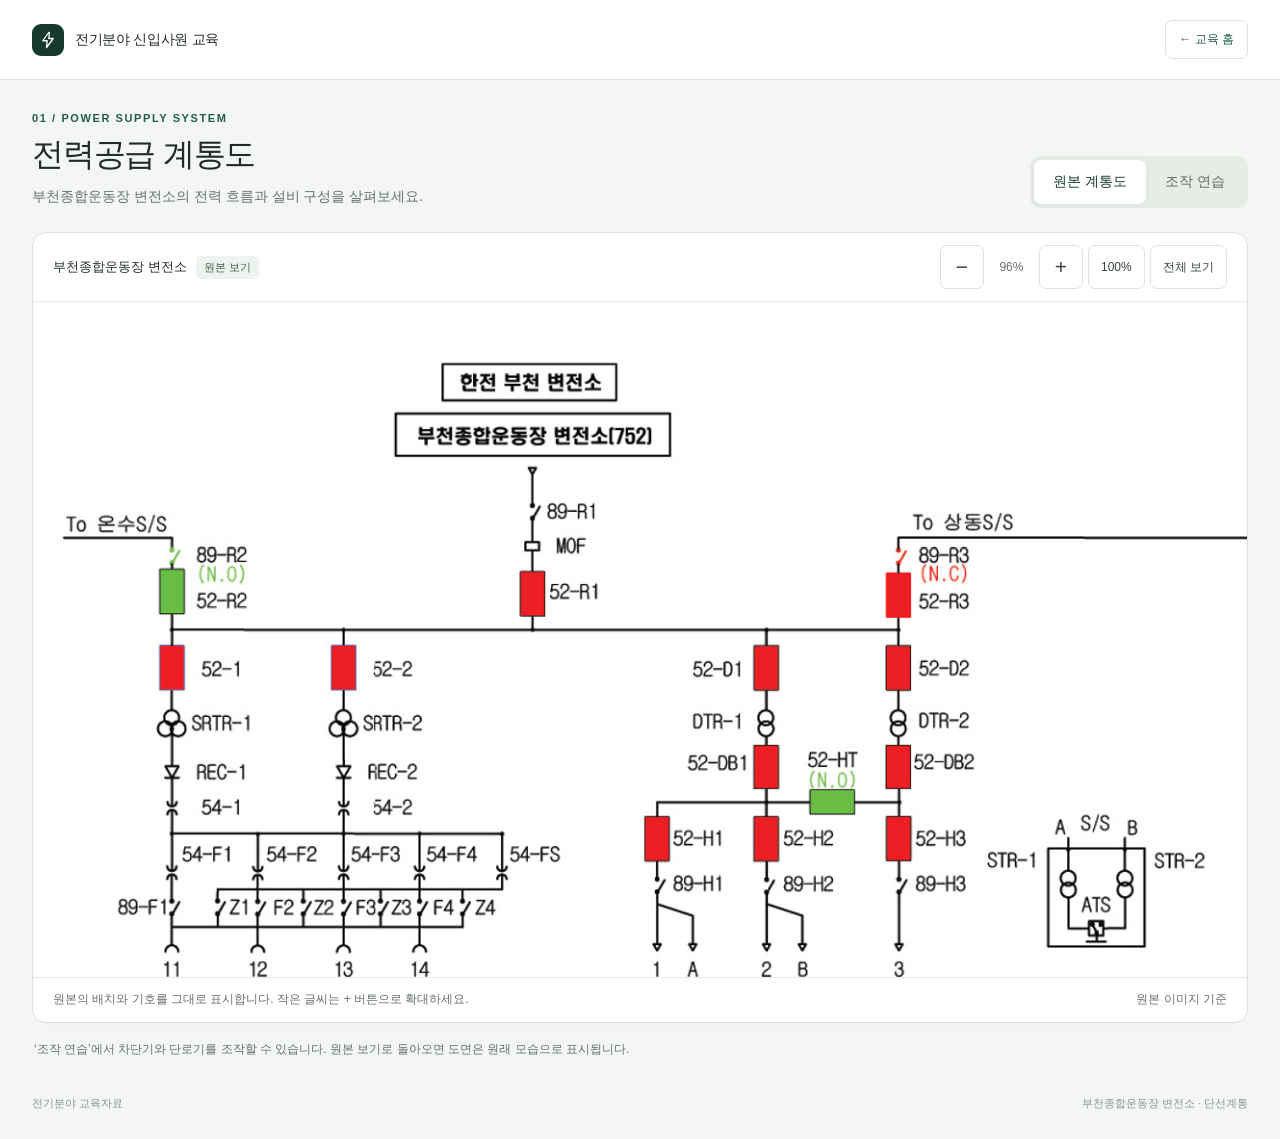
==== power.html @ 202eb526 "52-R2 소스 기반 시퀀스와 R1 연동 추가" ====
<!DOCTYPE html>
<html lang="ko">
<head>
<meta charset="utf-8">
<meta name="viewport" content="width=device-width,initial-scale=1">
<meta name="theme-color" content="#16392f">
<title>부천종합운동장 변전소 | 전기분야 신입사원 교육</title>
<style>
:root{font-family:"Pretendard","Apple SD Gothic Neo","Malgun Gothic",Arial,sans-serif;color:#202b29;background:#f4f6f4;font-synthesis:none;--green:#215d48;--border:#dce2dd;--muted:#66716a}
*{box-sizing:border-box}body{margin:0}button,select{font:inherit}button,select{min-height:44px}button{cursor:pointer}button:disabled{opacity:.4;cursor:default}button:focus-visible,select:focus-visible,summary:focus-visible{outline:3px solid #2574ba;outline-offset:3px}[hidden]{display:none!important}
.site-header{background:#fff;border-bottom:1px solid var(--border)}.header-inner{max-width:1440px;margin:auto;padding:20px 32px;display:flex;align-items:center;justify-content:space-between;gap:16px}.brand{display:flex;align-items:center;gap:11px;font-size:14px;font-weight:700;letter-spacing:-.3px}.brand-icon{width:32px;height:32px;display:grid;place-items:center;background:#16392f;color:white;border-radius:9px}.brand-icon svg{width:18px;height:18px}.header-caption{font-size:12px;color:var(--muted)}.home-link{color:var(--green);text-decoration:none;border:1px solid var(--border);border-radius:7px;padding:10px 13px;font-size:12px;white-space:nowrap}.home-link:hover{background:#f0f5f0}.home-link:focus-visible{outline:3px solid #2574ba;outline-offset:3px}
main{max-width:1440px;margin:auto;padding:32px}.intro{display:flex;align-items:flex-end;justify-content:space-between;gap:24px;margin-bottom:24px}.eyebrow{font-size:11px;font-weight:700;color:var(--green);letter-spacing:1.6px;margin:0 0 10px}h1{font-size:clamp(23px,3vw,32px);line-height:1.3;letter-spacing:-1.2px;margin:0 0 9px}.subtitle{margin:0;color:var(--muted);font-size:14px;line-height:1.7}.mode-switch{display:flex;padding:4px;background:#e7ece7;border-radius:10px;flex-shrink:0}.mode-switch button{border:0;background:transparent;color:#5d6b62;border-radius:7px;padding:10px 19px;font-size:14px;font-weight:600;white-space:nowrap}.mode-switch button[aria-pressed="true"]{background:white;color:#183d2c;box-shadow:0 1px 5px #20372513}
.drawing-card{background:#fff;border:1px solid var(--border);border-radius:14px;overflow:hidden;box-shadow:0 3px 16px #223b2504}.drawing-toolbar{display:flex;justify-content:space-between;align-items:center;gap:12px;padding:12px 20px;border-bottom:1px solid #e7ebe7;flex-wrap:wrap}.drawing-label{display:flex;align-items:center;gap:9px;flex-wrap:wrap;font-size:13px;font-weight:600}.badge{padding:4px 8px;border-radius:5px;background:#edf3ee;color:#42634f;font-size:11px;font-weight:600}.zoom-tools{display:flex;align-items:center;gap:5px}.icon-btn,.quiet-btn{border:1px solid var(--border);border-radius:7px;background:white;color:#34463b;padding:7px 12px;font-size:12px}.icon-btn{width:44px;padding:0;font-size:21px}.quiet-btn:hover,.icon-btn:hover{background:#f0f5f0}#zoom-value{font-size:12px;color:var(--muted);min-width:45px;text-align:center;font-variant-numeric:tabular-nums}
.viewer{overflow:auto;max-height:75vh;background:#fff;overscroll-behavior:contain;scrollbar-color:#b4c2b8 #f3f5f3}.diagram-wrap{margin:0 auto;flex-shrink:0}#diagram{display:block;width:100%;height:auto;touch-action:pan-x pan-y pinch-zoom}.hotspot{cursor:pointer;outline:none}.hotspot .target{fill:transparent;stroke:transparent;stroke-width:2}.hotspot:hover .target,.hotspot:focus-visible .target{fill:#216eaf18;stroke:#2176ad;stroke-dasharray:4 3}.hotspot[aria-current="true"] .target{stroke:#2176ad;stroke-dasharray:4 3}
.drawing-footer{display:flex;justify-content:space-between;gap:12px;padding:12px 20px;border-top:1px solid #e7ebe7;font-size:12px;color:var(--muted);line-height:1.6}.drawing-footer p{margin:0}.legend{display:flex;gap:14px;align-items:center;flex-wrap:wrap}.legend span{display:inline-flex;align-items:center;gap:5px}.swatch{width:10px;height:10px;border:1px solid #333;display:inline-block}.closed{background:#ed2226}.opened{background:#67b53f}.line{display:inline-block;width:18px;height:0;border-top:3px solid}.live{border-color:#e92828}.dead{border-color:#2baf57}
.practice-heading{display:flex;justify-content:space-between;align-items:center;gap:14px;margin:24px 0 12px}.practice-heading h2{font-size:17px;margin:0;letter-spacing:-.5px}.practice-actions{display:flex;align-items:center;gap:12px}#count{font-size:12px;color:var(--muted)}.panels{display:grid;grid-template-columns:minmax(0,1.15fr) minmax(0,1fr) minmax(0,.9fr);gap:14px}.panel{background:#fff;border:1px solid var(--border);border-radius:12px;padding:20px;min-width:0}.panel h3{font-size:13px;margin:0 0 16px}.field-label{display:block;font-size:12px;color:var(--muted);margin:0 0 7px}select{width:100%;border:1px solid #cdd7ce;border-radius:7px;background:#fff;padding:8px 30px 8px 10px;font-size:13px;color:#283e30}#selection{font-size:13px;line-height:1.7;color:var(--muted);min-height:60px;margin-top:12px}#selection strong{display:block;font-size:14px;color:#243c2c}.selection-state{display:flex;align-items:center;gap:8px;justify-content:space-between;margin-top:4px}.state{font-size:12px;border-radius:5px;padding:4px 9px;background:#edf4e9;color:#416d32;font-weight:600}.state.on{background:#ffefed;color:#ac342e}.primary-btn{background:#215d48;border:1px solid #215d48;color:#fff;width:100%;border-radius:7px;padding:9px 14px;margin-top:10px;font-size:13px}.primary-btn:hover{background:#184c39}.primary-btn:disabled{background:#829c8d;border-color:#829c8d}.supply-row{display:flex;align-items:center;justify-content:space-between;gap:10px;padding:9px 0;border-bottom:1px solid #edf0ec;font-size:13px}.supply-row:last-child{border:0}.supply-status{display:inline-flex;align-items:center;gap:6px;color:#6c776f;font-size:12px}.supply-status:before{content:"";width:6px;height:6px;border-radius:50%;background:#a0aaa2}.supply-status.on{color:#b2342d}.supply-status.on:before{background:#dc3329}.empty{font-size:12px;color:#7e897f;line-height:1.8}#history{list-style:none;margin:0;padding:0;font-size:12px;max-height:320px;overflow:auto}#history li{display:flex;align-items:baseline;gap:10px;padding:8px 0;border-bottom:1px solid #edf0ec}#history time{color:#7c887f;font-size:10px;font-variant-numeric:tabular-nums}#history span{line-height:1.6}#history strong{font-weight:600}.note{margin:18px 0 0;color:var(--muted);font-size:12px;line-height:1.8}.note summary{cursor:pointer;width:fit-content;padding:6px 0}.note p{max-width:900px;margin:5px 0 0}.reference-note{margin:16px 2px 0;font-size:12px;color:var(--muted);line-height:1.8}.sr-only{position:absolute;width:1px;height:1px;padding:0;margin:-1px;overflow:hidden;clip:rect(0,0,0,0);white-space:nowrap;border:0}footer{max-width:1440px;margin:0 auto;padding:4px 32px 28px;color:#8a948d;font-size:11px;display:flex;justify-content:space-between;gap:12px}
@media(min-width:1800px){.viewer{max-height:none}}@media(max-width:1000px){.intro{align-items:flex-start;flex-direction:column;gap:18px}.panels{grid-template-columns:1fr 1fr}.panel:last-child{grid-column:1/-1}.header-caption{display:none}}@media(max-width:600px){.header-inner{padding:14px 16px}.brand{font-size:12px}main{padding:24px 12px}.intro{margin-bottom:18px}.eyebrow{font-size:10px}h1{font-size:24px}.subtitle{font-size:13px}.mode-switch{width:100%}.mode-switch button{flex:1;padding:10px}.drawing-card{border-radius:10px}.drawing-toolbar{padding:10px;gap:8px}.drawing-label{font-size:12px}.zoom-tools{width:100%;justify-content:flex-end}.drawing-footer{padding:12px;flex-direction:column;gap:7px}.practice-heading{align-items:flex-start;flex-direction:column;gap:10px}.practice-actions{justify-content:space-between;width:100%}.panels{grid-template-columns:1fr}.panel:last-child{grid-column:auto}.panel{padding:17px}.viewer{max-height:65vh}footer{padding:0 14px 22px;flex-wrap:wrap}.reference-note{font-size:11px}}
@media(prefers-reduced-motion:no-preference){button{transition:background .15s,color .15s}}
</style>
<link rel="stylesheet" href="./ac-training.css?v=22451dcfa136">
</head>
<body>
<header class="site-header"><div class="header-inner"><div class="brand"><span class="brand-icon" aria-hidden="true"><svg viewBox="0 0 24 24" fill="none"><path d="M13 2 5 13h6l-1 9 9-12h-6l1-8Z" stroke="currentColor" stroke-width="1.7" stroke-linejoin="round"/></svg></span>전기분야 신입사원 교육</div><a class="home-link" href="./index.html">← 교육 홈</a></div></header>
<main>
<section class="intro" aria-labelledby="page-title"><div><p class="eyebrow">01 / POWER SUPPLY SYSTEM</p><h1 id="page-title">전력공급 계통도</h1><p class="subtitle">부천종합운동장 변전소의 전력 흐름과 설비 구성을 살펴보세요.</p></div><div class="mode-switch" role="group" aria-label="화면 선택"><button id="reference-mode" aria-pressed="true">원본 계통도</button><button id="practice-mode" aria-pressed="false">조작 연습</button></div></section>
<section class="drawing-card" aria-label="계통도 보기">
<div class="drawing-toolbar"><div class="drawing-label">부천종합운동장 변전소 <span class="badge" id="mode-badge">원본 보기</span></div><div class="zoom-tools" role="group" aria-label="도면 확대 및 축소"><button class="icon-btn" id="zoom-out" aria-label="축소">−</button><output id="zoom-value" aria-label="확대 비율">100%</output><button class="icon-btn" id="zoom-in" aria-label="확대">+</button><button class="quiet-btn" id="actual-size">100%</button><button class="quiet-btn" id="fit">전체 보기</button></div></div>
<div class="viewer" id="viewer" tabindex="0" role="region" aria-label="확대 시 좌우와 위아래로 스크롤할 수 있는 계통도"><div class="diagram-wrap" id="diagram-wrap"><svg id="diagram" xmlns="http://www.w3.org/2000/svg" viewBox="0 0 1261 713" role="img" aria-labelledby="diagram-title diagram-desc"><title id="diagram-title">부천종합운동장 변전소 단선계통도</title><desc id="diagram-desc">한전 수전 계통, 온수·상동 연계, 정류기와 직류 급전, 소내 전원 계통. 조작 연습에서는 아래 설비 선택 메뉴로도 각 기기를 조작할 수 있습니다.</desc><image id="reference-image" href="[data-uri]" x="0" y="0" width="1261" height="713"/><g id="simulation" style="display:none"><g id="trace-layer" pointer-events="none"></g><g id="marks" pointer-events="none"></g><g id="hotspots"></g></g></svg></div></div>
<div class="drawing-footer"><p id="view-help">원본의 배치와 기호를 그대로 표시합니다. 작은 글씨는 + 버튼으로 확대하세요.</p><span id="reference-tag">원본 이미지 기준</span><div class="legend" id="practice-legend" hidden><span><i class="swatch closed"></i>투입</span><span><i class="swatch opened"></i>개방</span><span><i class="line live"></i>가압</span><span><i class="line dead"></i>비가압</span></div></div>
</section>
<p class="reference-note" id="reference-note">‘조작 연습’에서 차단기와 단로기를 조작할 수 있습니다. 원본 보기로 돌아오면 도면은 원래 모습으로 표시됩니다.</p>
<div id="practice-area" hidden>
<div class="practice-heading"><h2>설비 조작 연습</h2><div class="practice-actions"><span id="count"></span><button id="reset" class="quiet-btn">전체 개방으로 초기화</button></div></div>
<div class="panels"><section class="panel"><h3>선택한 설비</h3><label class="field-label" for="device-select">도면을 누르거나 설비를 선택하세요</label><select id="device-select"><option value="">설비 선택</option></select><div id="selection"></div><button class="primary-btn" id="operate-selected" disabled>설비를 선택하세요</button></section><section class="panel"><h3>전차선 공급 상태 <span class="badge">교육용 모델</span></h3><div id="supply"></div></section><section class="panel"><h3>조작 이력 <span class="badge">최근 12건</span></h3><ol id="history"></ol></section></div>
<p id="operation-feedback" class="ac-feedback" role="status" hidden></p>
<section class="ac-panel" aria-labelledby="ac-title">
 <div class="ac-heading"><h3 id="ac-title">보호계전·인터록 연습</h3><label for="ac-device-select">대상 AC 차단기<select id="ac-device-select"><option value="">설비를 선택하세요</option></select></label></div>
 <p class="ac-intro">계전요소의 ‘동작 접점’을 체크해 반응을 살펴보세요. 52-R1과 52-R2는 각각의 소스에 따른 RUN 시퀀스와 TEST 개별 조작을 지원합니다. 전류·전압 정정치를 계산하는 기능은 아닙니다.</p>
 <div id="ac-controls"></div>
 <details class="ac-scope"><summary>적용 범위와 도면 확인이 필요한 부분</summary><p>52-R1, 52-R2, 52-D1, 52-DB1, 52-H1, 52-1(파일명 52S1), 52-HT의 확인된 회로만 적용합니다. 52-R1은 52r1.src 로직에 따라 G86X 동작 시 자동 개방합니다. 29X는 경보만 발생합니다. D2·DB2·H2·H3와 R3 등 소스가 없는 설비는 단순 조작 상태입니다. DB1 투입 허가 우측 분기와 S1 DI35의 A/B 표기는 확인이 필요해 해당 경로를 보류합니다. 52-R1·R2의 명령·피드백 시퀀스와 LOCAL/REMOTE 경로를 모의하며, R2 투입 제한 8초와 UVR1 경보 전용 동작을 구분합니다. 다른 반의 TEST/자동 절체, 기계적 인터록 전체와 DC 상세 보호는 아직 모의하지 않습니다. 외부 접점 입력의 초기값은 연습용입니다. 표시기억은 해제해도 실제 원인 신호가 남아 있으면 복귀할 수 없습니다.</p></details>
</section>
<details class="note"><summary>연습 화면의 표시 기준</summary><p>모든 차단기와 단로기가 개방 상태에서 시작합니다. 차단기 색은 투입·개방 상태를, 선로 색은 교육용 모델의 가압·비가압 상태를 나타냅니다. 전원은 한전 수전 1개로 가정하며 온수·상동을 독립 전원으로 계산하지 않습니다. 피뢰기·ATS 상세 회로와 AC 인터록은 제공 도면에서 확인한 조건만 적용합니다. 실제 작업은 승인된 사내 절차를 따라야 합니다.</p></details>
</div>
<p class="sr-only" id="announcement" role="status" aria-live="polite" aria-atomic="true"></p>
</main><footer><span>전기분야 교육자료</span><span>부천종합운동장 변전소 · 단선계통</span></footer>
<script src="./breaker-sequence.js?v=6c05b96c8442"></script>
<script src="./r1-sequence.js?v=3c4e7d5add55"></script>
<script src="./r2-sequence.js?v=11833d479d91"></script>
<script src="./ac-protection.js?v=48f15cb1f047"></script>
<script>
'use strict';
const WIDTH=1261, HEIGHT=713;
const svg=document.getElementById('diagram');
const overlay=document.getElementById('hotspots');
const marks=document.getElementById('marks');
const traceLayer=document.getElementById('trace-layer');
const information=document.getElementById('selection');
const supply=document.getElementById('supply');
const historyList=document.getElementById('history');
const stat=document.getElementById('count');
const names=['11','12','13','14'];
const NS='http://www.w3.org/2000/svg';
const devices = [
  ['89-R2',144,264,27,29,false,'knife','온수 연계 단로기'],
  ['52-R2',144,301,35,51,false,'rect','온수 연계 차단기'],
  ['89-R1',519,222,28,34,false,'knife','한전 부천변전소 수전 단로기'],
  ['52-R1',519,303,36,56,false,'rect','한전 수전 차단기'],
  ['89-R3',899,264,28,29,false,'knife','상동 연계 단로기'],
  ['52-R3',899,303,35,54,false,'rect','상동 연계 차단기'],
  ['52-1',144,380,35,53,false,'rect','SRTR-1 공급 차단기'],
  ['52-2',322,380,35,53,false,'rect','SRTR-2 공급 차단기'],
  ['52-D1',762,380,35,53,false,'rect','DTR-1 공급 차단기'],
  ['52-D2',899,380,35,53,false,'rect','DTR-2 공급 차단기'],
  ['54-1',144,528,29,35,false,'dc-rect','직류고속도차단기 54-1'],
  ['54-2',322,528,29,35,false,'dc-rect','직류고속도차단기 54-2'],
  ['54-F1',144,594,31,37,false,'dc-rect','직류 급전 1회로'],
  ['54-F2',233,594,31,37,false,'dc-rect','직류 급전 2회로'],
  ['54-F3',322,594,31,37,false,'dc-rect','직류 급전 3회로'],
  ['54-F4',401,594,31,37,false,'dc-rect','직류 급전 4회로'],
  ['54-FS',488,594,31,37,false,'dc-rect','우회 급전 차단기'],
  ['89-F1',144,631,31,35,false,'knife','11번 전차선 정상 급전 단로기'],
  ['F2',233,631,31,35,false,'knife','12번 전차선 정상 급전 단로기'],
  ['F3',322,631,31,35,false,'knife','13번 전차선 정상 급전 단로기'],
  ['F4',401,631,31,35,false,'knife','14번 전차선 정상 급전 단로기'],
  ['Z1',192,631,29,35,false,'knife','11번 전차선 우회 단로기'],
  ['Z2',279,631,29,35,false,'knife','12번 전차선 우회 단로기'],
  ['Z3',365,631,29,35,false,'knife','13번 전차선 우회 단로기'],
  ['Z4',448,631,29,35,false,'knife','14번 전차선 우회 단로기'],
  ['52-DB1',762,483,35,55,false,'rect','DTR-1 이차측 차단기'],
  ['52-DB2',899,483,35,55,false,'rect','DTR-2 이차측 차단기'],
  ['52-HT',830,520,51,35,false,'tie','소내 모선연락 차단기'],
  ['52-H1',648,558,34,54,false,'rect','소내 1호계 차단기'],
  ['52-H2',762,558,34,54,false,'rect','소내 2호계 차단기'],
  ['52-H3',899,558,34,54,false,'rect','소내 3호계 차단기'],
  ['89-H1',648,609,29,39,false,'knife','소내 1호계 단로기'],
  ['89-H2',762,609,29,39,false,'knife','소내 2호계 단로기'],
  ['89-H3',899,609,29,39,false,'knife','소내 3호계 단로기']
].map(([id,x,y,w,h,initial,appearance,description]) =>
 ({id,x,y,w,h,initial,closed:initial,appearance,description,changed:false}));
const byId = new Map(devices.map(d=>[d.id,d]));
let selectedId = null;
let mode = "reference";
let events = [];
let lastFeedback='';
const acModel=ACProtection.create({devices:byId,onEvent:recordEvent,onChange:updateDisplay});
function recordEvent(ev){
 const time=new Date().toLocaleTimeString('ko-KR',{hour:'2-digit',minute:'2-digit',second:'2-digit',hour12:false});
 events.unshift({...ev,time});
 if(events.length>12)events.length=12;
 if(ev.kind==='blocked'){lastFeedback=ev.message;}
 announce(ev.message);
}

function element(tag, attrs, parent=overlay) {
 const e = document.createElementNS(NS,tag);
 for(const [key,value] of Object.entries(attrs)) e.setAttribute(key,value);
 parent.appendChild(e);
 return e;
}
function link(a,b,device=null,directed=false){ connections.push({a,b,device,directed}); }
const connections = [];
// One-source simplified connectivity model; source tie lines are not assumed energized.
link('kepco','r1a','89-R1'); link('r1a','r1b'); link('r1b','ac','52-R1');
link('onsu','r2a','89-R2'); link('r2a','ac','52-R2');
link('sangdong','r3a','89-R3'); link('r3a','ac','52-R3');
link('ac','tr1','52-1'); link('tr1','rec1in'); link('rec1in','rec1out',null,true); link('rec1out','dc','54-1');
link('ac','tr2','52-2'); link('tr2','rec2in'); link('rec2in','rec2out',null,true); link('rec2out','dc','54-2');
for(let i=1;i<=4;i++) {
 link('dc','f'+i,'54-F'+i);
 link('f'+i,'line'+(i+10),i===1?'89-F1':'F'+i);
 link('bypass','line'+(i+10),'Z'+i);
}
link('dc','bypass','54-FS');
link('ac','dtr1','52-D1'); link('dtr1','auxA','52-DB1');
link('ac','dtr2','52-D2'); link('dtr2','auxB','52-DB2');
link('auxA','auxB','52-HT');
link('auxA','h1','52-H1'); link('auxA','h2','52-H2'); link('auxB','h3','52-H3');
link('h1','room1','89-H1'); link('h2','room2','89-H2'); link('h3','room3','89-H3');

function energized() {
 const hot = new Set(['kepco']); const queue=['kepco'];
 while(queue.length) {
  const at=queue.shift();
  for(const e of connections) {
   if(e.device && !acModel.isPowerConnected(e.device)) continue;
   const dest = e.a===at ? e.b : (!e.directed && e.b===at ? e.a : null);
   if(dest && !hot.has(dest)) {hot.add(dest);queue.push(dest);}
  }
 }
 return hot;
}
const paths = [
 // 한전 수전 계통
 {node:'kepco',points:'519,173 519,211'},
 {node:'r1a',points:'519,235 519,248'},
 {node:'r1a',points:'519,261 519,279'},
 {node:'ac',points:'519,327 519,340'},
 // 온수, 상동 외부 연계 계통 (이 두 곳은 독립 전원으로 가정하지 않음)
 {node:'onsu',points:'32,244 144,244 144,256'},
 {node:'r2a',points:'144,273 144,280'},
 {node:'ac',points:'144,326 144,340'},
 {node:'sangdong',points:'1260,244 899,244 899,256'},
 {node:'r3a',points:'899,273 899,280'},
 {node:'ac',points:'899,327 899,340'},
 // AC 주모선 (일렬 한 구간)
 {node:'ac',points:'144,340 899,340'},
 // 52-1 → SRTR-1 → REC-1 → 54-1
 {node:'ac',points:'144,340 144,356'},
 {node:'tr1',points:'144,404 144,425'},
 {node:'tr1',points:'144,451 144,480'},
 {node:'rec1out',points:'144,501 144,510'},
 {node:'dc',points:'144,546 144,552'},
 // 52-2 → SRTR-2 → REC-2 → 54-2
 {node:'ac',points:'322,340 322,356'},
 {node:'tr2',points:'322,404 322,425'},
 {node:'tr2',points:'322,451 322,480'},
 {node:'rec2out',points:'322,501 322,510'},
 {node:'dc',points:'322,546 322,552'},
 // 직류 공통 주모선
 {node:'dc',points:'144,552 488,552'},
 // 정상 HSCB 상류
 {node:'dc',points:'144,552 144,571'},
 {node:'dc',points:'233,552 233,571'},
 {node:'dc',points:'322,552 322,571'},
 {node:'dc',points:'401,552 401,571'},
 {node:'dc',points:'488,552 488,571'},
 // 정상 HSCB 하류, 정상 단로기 상류
 {node:'f1',points:'144,608 144,620'},
 {node:'f2',points:'233,608 233,620'},
 {node:'f3',points:'322,608 322,620'},
 {node:'f4',points:'401,608 401,620'},
 {node:'bypass',points:'488,608 488,609'},
 // 54-FS → 우회모선
 {node:'bypass',points:'488,609 192,609'},
 {node:'bypass',points:'192,609 192,620'},
 {node:'bypass',points:'279,609 279,620'},
 {node:'bypass',points:'365,609 365,620'},
 {node:'bypass',points:'448,609 448,620'},
 // 정상 회로 단로기 아래쪽과 각 전차선
 {node:'line11',points:'144,650 144,672'},
 {node:'line12',points:'233,650 233,672'},
 {node:'line13',points:'322,650 322,672'},
 {node:'line14',points:'401,650 401,672'},
 // Z 분기(우회모선부터 각 전차선까지)
 {node:'line11',points:'192,645 192,649 144,649'},
 {node:'line12',points:'279,645 279,649 233,649'},
 {node:'line13',points:'365,645 365,649 322,649'},
 {node:'line14',points:'448,645 448,649 401,649'},
 // DTR-1 / DTR-2 수전부
 {node:'ac',points:'762,340 762,356'},
 {node:'dtr1',points:'762,404 762,425'},
 {node:'dtr1',points:'762,451 762,460'},
 {node:'auxA',points:'762,506 762,520'},
 {node:'ac',points:'899,340 899,356'},
 {node:'dtr2',points:'899,404 899,425'},
 {node:'dtr2',points:'899,451 899,460'},
 {node:'auxB',points:'899,506 899,520'},
 // 소내 AC모선 A / B. 52-HT 양쪽은 독립 색상 구간.
 {node:'auxA',points:'648,520 807,520'},
 {node:'auxB',points:'853,520 899,520'},
 // 52-H1, 52-H2, 52-H3 및 89-H1~89-H3
 {node:'auxA',points:'648,520 648,533'},
 {node:'auxA',points:'762,520 762,533'},
 {node:'auxB',points:'899,520 899,533'},
 {node:'h1',points:'648,581 648,598'},
 {node:'h2',points:'762,581 762,598'},
 {node:'h3',points:'899,581 899,598'},
 {node:'room1',points:'648,622 648,670'},
 {node:'room1',points:'648,626 686,639 686,670'},
 {node:'room2',points:'762,622 762,670'},
 {node:'room2',points:'762,626 799,639 799,670'},
 {node:'room3',points:'899,622 899,670'}
];

const COLOR_LIVE='#e92828', COLOR_OFF='#2baf57';
const RED='#ed2226', GREEN='#67b53f';
const deviceSelect=document.getElementById('device-select');
const operateButton=document.getElementById('operate-selected');
function announce(message){document.getElementById('announcement').textContent=message;}
function drawHotspots(){
 overlay.replaceChildren();
 for(const d of devices){
  const g=element('g',{role:'button',tabindex:'0',class:'hotspot','data-device':d.id});
  element('rect',{class:'target',x:d.x-20,y:d.y-22,width:40,height:44,rx:4},g);
  element('title',{},g).textContent=d.id+' · '+d.description;
  g.addEventListener('click',()=>operate(d.id));
  g.addEventListener('keydown',e=>{if(e.key==='Enter'||e.key===' '){e.preventDefault();operate(d.id);}});
 }
}
// Only replace a symbol's own footprint. Reference text is never moved or rasterized again.
function drawMarks(){
 marks.replaceChildren();
 for(const d of devices){
  const color=d.closed?RED:GREEN;
  if(d.appearance==='rect'||d.appearance==='tie'){
   const b=d.appearance==='tie'?{x:807,y:507,width:46,height:25}:
    d.id==='52-R2'?{x:132,y:278,width:25,height:46}:
    {x:d.x-12,y:d.y-23,width:24,height:46};
   element('rect',{x:b.x-1.5,y:b.y-1.5,width:b.width+3,height:b.height+3,fill:'#fff'},marks);
   element('rect',{...b,fill:color,stroke:'#333','stroke-width':1.2},marks);
  }else if(d.appearance==='knife'){
   const x=d.x,y=d.y;
   element('rect',{x:x-7,y:y-14,width:18,height:28,fill:'#fff'},marks);
   element('path',{d:`M${x},${y-14}V${y-10}M${x},${y+10}V${y+14}`,fill:'none',stroke:color,'stroke-width':2.4},marks);
   element('path',{d:`M${x},${y+10}L${d.closed?x:x+7},${y-10}`,fill:'none',stroke:color,'stroke-width':2.8,'stroke-linecap':'round'},marks);
   for(const dy of [-10,10])element('circle',{cx:x,cy:y+dy,r:1.8,fill:color},marks);
  }else if(d.appearance==='dc-rect'){
   const x=d.x,y=d.y;
   element('rect',{x:x-8,y:y-13,width:16,height:26,fill:'#fff'},marks);
   element('path',{d:`M${x},${y-13}V${y-3}M${x-5},${y-7}Q${x-5},${y+1} ${x},${y+1}Q${x+5},${y+1} ${x+5},${y-7}M${x},${y+13}V${y+4}M${x-5},${y+8}Q${x-5},${y} ${x},${y}Q${x+5},${y} ${x+5},${y+8}`,fill:'none',stroke:color,'stroke-width':2,'stroke-linecap':'round'},marks);
   if(d.closed)element('line',{x1:x,y1:y-4,x2:x,y2:y+5,stroke:color,'stroke-width':2},marks);
  }
 }
 // N.O/N.C on the photo describes its reference condition; update only these annotations in practice.
 for(const [id,x,y,w] of [['89-R2',169,274,63],['89-R3',919,274,65],['52-HT',805,487,54]]){
  element('rect',{x,y,width:w,height:21,fill:'#fff'},marks);
  element('text',{x,y:y+17,fill:byId.get(id).closed?RED:GREEN,'font-size':19,'font-family':'Arial,sans-serif'},marks).textContent=byId.get(id).closed?'(N.C)':'(N.O)';
 }
}
function drawTraces(hot){
 traceLayer.replaceChildren();
 for(const p of paths)element('polyline',{points:p.points,fill:'none',stroke:hot.has(p.node)?COLOR_LIVE:COLOR_OFF,'stroke-width':2.8,'stroke-linejoin':'round'},traceLayer);
}
function updateDisplay(){
 const hot=energized();
 drawTraces(hot);drawMarks();
 for(const g of overlay.children){
  const d=byId.get(g.dataset.device);
  g.setAttribute('aria-label',`${d.id} ${d.description}, ${d.closed?'투입':'개방'}, 누르면 ${d.closed?'개방':'투입'}`);
  g.setAttribute('aria-pressed',String(d.closed));
  g.setAttribute('aria-current',String(d.id===selectedId));
 }
 const descriptions=['11 하선','12 상선','13 하선','14 상선'];
 supply.innerHTML=descriptions.map((label,i)=>`<div class="supply-row"><span>${label}</span><span class="supply-status ${hot.has('line'+names[i])?'on':''}">${hot.has('line'+names[i])?'가압':'비가압'}</span></div>`).join('');
 stat.textContent=`투입 ${devices.filter(d=>d.closed).length} · 개방 ${devices.filter(d=>!d.closed).length}`;
 const d=byId.get(selectedId);
 deviceSelect.value=d?d.id:'';
 operateButton.disabled=!d;
 if(d){
  information.innerHTML=`<strong>${d.id}</strong><div class="selection-state"><span>${d.description}</span><span class="state ${d.closed?'on':''}">${d.closed?'투입':'개방'}</span></div><span class="scope-tag">${acModel.definitions[d.id]?(['52-R1','52-R2'].includes(d.id)?'프로젝트 소스 시퀀스·보호 적용':'AC 도면 조건 적용'):(['89-R1','89-R2','89-H1','54-1'].includes(d.id)?'AC 연동 조건 적용':'도면 미등록 · 단순 조작')}</span>`;
  operateButton.textContent=`${d.id} ${d.closed?'개방하기':'투입하기'}`;
 }else{
  information.textContent='설비를 선택하면 명칭과 현재 상태를 확인할 수 있습니다.';
  operateButton.textContent='설비를 선택하세요';
 }
 historyList.replaceChildren();
 if(!events.length){const li=document.createElement('li');li.className='empty';li.textContent='아직 조작 내역이 없습니다.';historyList.append(li);}
 for(const ev of events.slice(0,12)){
  const li=document.createElement('li');
  const time=document.createElement('time');time.textContent=ev.time;
  const span=document.createElement('span');span.textContent=ev.message;
  const tag=document.createElement('b');tag.className='history-kind '+ev.kind;tag.textContent=({operation:'조작',trip:'트립',relay:'계전',input:'입력',timer:'시간',blocked:'차단',reset:'복귀',alarm:'경보',command:'출력'})[ev.kind]||'상태';
  li.append(time,tag,span);historyList.append(li);
 }
 const feedback=document.getElementById('operation-feedback');
 feedback.textContent=lastFeedback;feedback.hidden=!lastFeedback;
 renderACControls();
}
function operate(id){
 if(mode!=='practice')return;
 if(!byId.has(id))return;
 selectedId=id;lastFeedback='';
 acModel.request(id);
}
function setMode(next){
 mode=next;const practice=mode==='practice';
 document.getElementById('reference-mode').setAttribute('aria-pressed',String(!practice));
 document.getElementById('practice-mode').setAttribute('aria-pressed',String(practice));
 document.getElementById('simulation').style.display=practice?'':'none';
 document.getElementById('practice-area').hidden=!practice;
 document.getElementById('practice-legend').hidden=!practice;
 document.getElementById('reference-tag').hidden=practice;
 document.getElementById('reference-note').hidden=practice;
 document.getElementById('mode-badge').textContent=practice?'교육용 연습':'원본 보기';
 document.getElementById('view-help').textContent=practice?'설비를 누르면 투입·개방됩니다. 아래 선택 메뉴로도 조작할 수 있습니다.':'원본의 배치와 기호를 그대로 표시합니다. 작은 글씨는 + 버튼으로 확대하세요.';
 // The SVG contains interactive descendants only while practicing.
 svg.setAttribute('role',practice?'group':'img');
 announce(practice?'조작 연습 화면입니다. 연습 상태는 화면을 전환해도 유지됩니다.':'원본 계통도 화면입니다.');
}
for(const d of devices){const option=document.createElement('option');option.value=d.id;option.textContent=`${d.id} · ${d.description}`;deviceSelect.append(option);}
deviceSelect.addEventListener('change',()=>{selectedId=deviceSelect.value||null;lastFeedback='';updateDisplay();});
operateButton.addEventListener('click',()=>operate(selectedId));
document.getElementById('reset').addEventListener('click',()=>{
 for(const d of devices)d.closed=d.initial;
 selectedId=null;events=[];lastFeedback='';acModel.reset();updateDisplay();announce('모든 설비를 개방 상태로 초기화했습니다. 보호 모의 입력과 표시기억도 초기화했습니다.');
});
document.getElementById('reference-mode').addEventListener('click',()=>setMode('reference'));
document.getElementById('practice-mode').addEventListener('click',()=>setMode('practice'));
const viewer=document.getElementById('viewer'),wrap=document.getElementById('diagram-wrap');
let scale=1, fitMode=true;
const MIN_SCALE=.15,MAX_SCALE=3;
function renderZoom(){
 wrap.style.width=(WIDTH*scale)+'px';
 document.getElementById('zoom-value').value=Math.round(scale*100)+'%';
 document.getElementById('zoom-out').disabled=scale<=MIN_SCALE;
 document.getElementById('zoom-in').disabled=scale>=MAX_SCALE;
}
function fit(){fitMode=true;scale=Math.min(1,viewer.clientWidth/WIDTH);renderZoom();viewer.scrollTo(0,0);}
function zoom(next){
 const centerX=(viewer.scrollLeft+viewer.clientWidth/2)/scale;
 const centerY=(viewer.scrollTop+viewer.clientHeight/2)/scale;
 scale=Math.min(MAX_SCALE,Math.max(MIN_SCALE,next));fitMode=false;renderZoom();
 viewer.scrollLeft=centerX*scale-viewer.clientWidth/2;
 viewer.scrollTop=centerY*scale-viewer.clientHeight/2;
}
document.getElementById('zoom-in').addEventListener('click',()=>zoom(scale*1.25));
document.getElementById('zoom-out').addEventListener('click',()=>zoom(scale/1.25));
document.getElementById('actual-size').addEventListener('click',()=>zoom(1));
document.getElementById('fit').addEventListener('click',fit);
new ResizeObserver(()=>{if(fitMode)fit();}).observe(viewer);
const acSelect=document.getElementById('ac-device-select');
const acControls=document.getElementById('ac-controls');
for(const id of Object.keys(acModel.definitions)){
 const option=document.createElement('option');option.value=id;option.textContent=id;acSelect.append(option);
}
acSelect.addEventListener('change',()=>{selectedId=acSelect.value||null;lastFeedback='';updateDisplay();});
const escapeText=text=>String(text).replace(/[&<>"']/g,c=>({'&':'&amp;','<':'&lt;','>':'&gt;','"':'&quot;',"'":'&#39;'}[c]));
function inputMarkup(input,id){
 const effect=input.effect==='trip'?(acModel.definitions[id].trip?'86X → 보호 트립':'86X 동작 · 자동 트립 없음'):({indication:'표시만',pending:'표시만 · 트립 경로 확인 필요',inhibit:'투입 허가 차단',delayed:'시간 조건 후 트립',external:'외부 접점 수동 입력'})[input.effect];
 return `<label class="ac-input"><input type="checkbox" data-input="${input.key}"><span class="input-text">${escapeText(input.label)}<small class="${input.effect==='pending'?'warn':''}">${effect}${input.held?' · 원인 해제 후 표시기억 복귀 필요':''}</small></span></label>`;
}
function sequenceMarkup(id,seq){
 const ds=seq.ds,closeSeconds=seq.timing.TON_CX/1000,openSeconds=seq.timing.TON_TX/1000;
 return `<section class="r1-sequence" aria-labelledby="r1-sequence-title"><div class="r1-sequence-top"><h4 id="r1-sequence-title">${id} 투입·개방 시퀀스</h4><span class="badge">${id.toLowerCase().replace(/-/g,'')}.src 기준</span></div><div class="r1-settings"><label>차단기 위치<select data-r1-setting="position" aria-label="${id} RUN TEST 위치"><option>RUN</option><option>TEST</option></select></label><label>조작 위치<select data-r1-setting="location" aria-label="${id} LOCAL REMOTE 조작 위치"><option>LOCAL</option><option>REMOTE</option></select></label></div><div class="r1-command-buttons"><button class="quiet-btn" data-r1-command="close">투입 명령</button><button class="quiet-btn" data-r1-command="open">개방 명령</button><button class="quiet-btn" data-r1-command="ds-close">TEST · ${ds} 투입</button><button class="quiet-btn" data-r1-command="ds-open">TEST · ${ds} 개방</button></div><p class="r1-stage" id="r1-stage" role="status" aria-live="polite"></p><div id="r1-coils" class="r1-coils"></div><p id="r1-timers" class="r1-timers"></p><details><summary>동작 실패 모의</summary><div class="r1-failures"><label><input type="checkbox" data-r1-setting="failCB">차단기 명령 응답 없음</label><label><input type="checkbox" data-r1-setting="failDS">단로기 명령 응답 없음</label></div><p class="empty">교육용 명령 응답 실패입니다. 보호 트립 실패를 뜻하지 않습니다. 설정 변경은 시퀀스 종료 후 가능합니다.</p></details><p class="r1-help">RUN: ${ds} 투입 → 1초 → ${id} 투입 → 3초 확인 / ${id} 개방 → 1초 → ${ds} 개방 → 7초 확인. 투입 명령 제한 ${closeSeconds}초, 개방 명령 제한 ${openSeconds}초입니다. TEST에서는 개별 조작하며 주회로는 연결되지 않습니다.</p></section>`;
}
function renderSequence(seq){
 for(const input of acControls.querySelectorAll('[data-r1-setting]')){
  const key=input.dataset.r1Setting;
  if(input.type==='checkbox')input.checked=key==='failCB'?seq.failure.cb:seq.failure.ds;
  else input.value=seq[key];
  input.disabled=seq.busy;
 }
 for(const button of acControls.querySelectorAll('[data-r1-command]')){
  const action=button.dataset.r1Command;
  button.disabled=(action.startsWith('ds-')&&seq.position!=='TEST')||(action==='close'&&seq.cx)||(action==='open'&&seq.tx);
 }
 document.getElementById('r1-stage').textContent=seq.stage;
 document.getElementById('r1-coils').innerHTML=[['CX',seq.cx],['TX',seq.tx],['52 투입',seq.commands.cbClose],['52 개방',seq.commands.cbOpen],['89 투입',seq.commands.dsClose],['89 개방',seq.commands.dsOpen]].map(([label,on])=>`<span class="${on?'active':''}">${label} ${on?'ON':'OFF'}</span>`).join('');
 document.getElementById('r1-timers').textContent=(seq.pending.length?'시간 확인 중: '+seq.pending.map(t=>t.label).join(' · '):'대기 중인 타이머 없음')+(seq.lastOutput?' / 최근 출력: '+seq.lastOutput:'');
}
function renderACControls(){
 const id=selectedId||'',state=acModel.status(id);
 acSelect.value=state.supported?id:'';
 if(!state.supported){
  acControls.dataset.device='';
  acControls.innerHTML=`<p class="empty">${id?'이 설비는 AC 보호 모의 대상이 아닙니다. 위 목록에서 AC 차단기를 선택하세요.':'위 목록에서 AC 차단기를 선택하면 허가 조건과 보호요소가 표시됩니다.'}</p>`;
  return;
 }
 const def=state.def;
 if(acControls.dataset.device!==id){
  acControls.dataset.device=id;
  acControls.innerHTML=`${state.sequence?sequenceMarkup(id,state.sequence):''}<div class="ac-grid"><section><h4>현재 조작의 허가 조건</h4><ul class="ac-checks" id="ac-checks"></ul><div class="ac-source">근거: ${escapeText(def.source)}</div></section><section><h4>계전요소 동작 모의</h4><div class="ac-inputs">${def.inputs.length?def.inputs.map(input=>inputMarkup(input,id)).join(''):'<p class="empty">이 도면에는 HT 자체 보호요소가 없습니다.</p>'}</div>${def.external?.length?`<div class="ac-external"><h4>외부 접점 입력</h4><div class="ac-inputs">${def.external.map(input=>inputMarkup(input,id)).join('')}</div></div>`:''}</section><section><h4>계전기 상태·표시기억</h4><div class="ac-status" id="ac-status"></div><p class="ac-flags" id="ac-flags"></p><button class="quiet-btn" id="ac-reset-indicators" type="button">원인 해제 후 표시기억 복귀</button><p class="ac-note">${escapeText(def.note)}</p></section></div>`;
 }
 for(const input of acControls.querySelectorAll('[data-input]'))input.checked=!!state.inputs[input.dataset.input];
 document.getElementById('ac-checks').innerHTML=state.checks.map(check=>`<li class="${check.ok?'':'failed'}"><span class="check-icon" aria-label="${check.ok?'충족':'미충족'}">${check.ok?'✓':'!'}</span><span>${escapeText(check.text)}<small class="ac-reference">${escapeText(check.reference)}</small></span></li>`).join('')||'<li>별도 개방 제한 없음</li>';
 const relayStatus=document.getElementById('ac-status');relayStatus.classList.toggle('active',state.active.length>0);
 relayStatus.textContent='';
 const strong=document.createElement('strong');strong.textContent=def.relay?`${def.relay} ${state.active.length?'동작':'비동작'}`:'보호요소 미등록';relayStatus.append(strong);
 relayStatus.append(document.createTextNode(state.active.length?'동작 원인: '+state.active.join(', '):'현재 동작 중인 보호 입력 없음'));
 if(state.pending.length){const pending=document.createElement('p');pending.textContent='설정된 시간 조건을 기다리고 있습니다.';relayStatus.append(pending);}
 document.getElementById('ac-flags').textContent=state.flags.length?'남아 있는 표시기억: '+state.flags.join(', '):'남아 있는 표시기억 없음';
 if(state.received.length){const received=document.createElement('p');received.textContent=state.received.join(' / ');relayStatus.append(received);}
 document.getElementById('ac-reset-indicators').hidden=!def.relay;
 if(state.sequence)renderSequence(state.sequence);
 const busy=state.sequence?.busy;
 if(busy){operateButton.disabled=true;operateButton.textContent='시퀀스 진행 중 · 아래에서 개방 명령 가능';}
}
acControls.addEventListener('change',e=>{
 if(mode!=='practice')return;
 if(e.target.matches('[data-r1-setting]')){lastFeedback='';acModel.configureSequence(acControls.dataset.device,e.target.dataset.r1Setting,e.target.type==='checkbox'?e.target.checked:e.target.value);return;}
 if(!e.target.matches('[data-input]'))return;
 lastFeedback='';acModel.setInput(acControls.dataset.device,e.target.dataset.input,e.target.checked);
});
acControls.addEventListener('click',e=>{
 if(mode!=='practice')return;
 const command=e.target.closest('[data-r1-command]');
 if(command){lastFeedback='';acModel.commandSequence(acControls.dataset.device,command.dataset.r1Command);return;}
 if(e.target.id!=='ac-reset-indicators')return;
 lastFeedback='';acModel.resetIndicators(acControls.dataset.device);
});
drawHotspots();updateDisplay();fit();
</script>
</body>
</html>
---- ac-training.css ----
.ac-panel{margin-top:18px;background:#fff;border:1px solid var(--border);border-radius:12px;padding:22px}.ac-heading{display:flex;align-items:center;justify-content:space-between;gap:16px;flex-wrap:wrap}.ac-heading h3{font-size:17px;margin:0}.ac-heading label{min-width:230px;max-width:100%;font-size:12px;color:var(--muted)}.ac-heading select{margin-top:5px}.ac-intro{font-size:12px;color:var(--muted);line-height:1.8;margin:12px 0 18px}.ac-grid{display:grid;grid-template-columns:1fr 1.2fr 1fr;gap:22px}.ac-grid>section{min-width:0}.ac-grid h4{font-size:13px;margin:0 0 12px}.ac-checks{list-style:none;padding:0;margin:0}.ac-checks li{font-size:12px;line-height:1.7;padding:8px 0;border-bottom:1px solid #edf0ec;display:flex;align-items:flex-start;gap:7px}.ac-checks .check-icon{flex-shrink:0;color:#41705a}.ac-checks li.failed .check-icon{color:#b43c30}.ac-checks li.failed{color:#a63e33}.ac-reference{display:block;color:#7b877f;font-size:10px;margin-top:2px}.ac-inputs{display:flex;flex-direction:column;gap:4px}.ac-input{display:flex;align-items:flex-start;gap:9px;font-size:12px;line-height:1.6;cursor:pointer;padding:8px;border-radius:6px;min-height:44px;background:#f7f9f6}.ac-input:has(input:checked){background:#fff0e9}.ac-input input{width:17px;height:17px;margin:2px 0 0;accent-color:#215d48;flex-shrink:0}.ac-input .input-text{flex:1;min-width:0}.ac-input small{color:#78847c;font-size:10px;display:block}.ac-input small.warn{color:#9a5b22}.ac-status{font-size:13px;line-height:1.8;color:var(--muted);background:#f2f6f0;border-radius:8px;padding:12px}.ac-status.active{color:#a1342b;background:#fff0ec}.ac-status strong{display:block;color:inherit}.ac-flags{font-size:12px;color:#6a766d;line-height:1.9;overflow-wrap:anywhere;margin:12px 0}.ac-source{font-size:11px;color:#758178;overflow-wrap:anywhere;margin-top:16px;line-height:1.8}.ac-note{font-size:12px;color:#6a766d;line-height:1.9;margin:14px 0 0}.ac-scope{margin-top:18px;border-top:1px solid #e8ece7;padding-top:12px;color:#768078;font-size:11px;line-height:1.9}.ac-scope summary{cursor:pointer;width:fit-content}.ac-feedback{font-size:12px;line-height:1.8;color:#9c4932;background:#fff5ee;padding:9px 12px;border-radius:7px;margin:12px 0 0}.scope-tag{display:block;font-size:11px;color:#627c6a;margin-top:7px}.ac-external{margin-top:16px}.history-kind{border-radius:4px;padding:1px 5px;background:#edf3ed;font-size:10px;color:#56755e;white-space:nowrap}.history-kind.trip,.history-kind.blocked{color:#a64135;background:#fff0eb}
@media(max-width:1000px){.ac-grid{grid-template-columns:1fr 1fr}.ac-grid>section:last-child{grid-column:1/-1}}@media(max-width:600px){.ac-panel{padding:17px}.ac-heading label{width:100%}.ac-grid{grid-template-columns:1fr;gap:22px}.ac-grid>section:last-child{grid-column:auto}}
.r1-sequence{border:1px solid #d9e5d9;border-radius:10px;padding:18px;margin:0 0 24px;background:#f8faf7}.r1-sequence-top{display:flex;align-items:center;gap:12px;flex-wrap:wrap}.r1-sequence-top h4{font-size:15px;margin:0}.r1-settings{display:flex;gap:14px;flex-wrap:wrap;margin:14px 0}.r1-settings label{font-size:12px;color:var(--muted);min-width:160px;flex:1;max-width:260px}.r1-settings select{display:block;margin-top:5px}.r1-command-buttons{display:flex;gap:8px;flex-wrap:wrap}.r1-stage{font-size:15px;font-weight:700;color:#215d48;margin:18px 0 12px}.r1-coils{display:flex;flex-wrap:wrap;gap:6px}.r1-coils span{background:#e9eee8;border-radius:5px;padding:4px 9px;font-size:11px;color:#6b776c}.r1-coils .active{background:#fee8df;color:#a13f2f}.r1-timers,.r1-help{font-size:11px;line-height:1.9;color:#6a786a}.r1-sequence details{font-size:12px;color:#5f705f;margin-top:12px}.r1-sequence summary{cursor:pointer;width:fit-content}.r1-failures{display:flex;gap:16px;flex-wrap:wrap;margin-top:12px}.r1-failures label{display:flex;align-items:center;gap:8px;min-height:44px}.r1-failures input{width:17px;height:17px;accent-color:#215d48}.r1-sequence button:disabled{opacity:.45;cursor:default}@media(max-width:600px){.r1-sequence{padding:13px}.r1-settings label{min-width:120px}.r1-command-buttons button{flex:1 1 40%}}
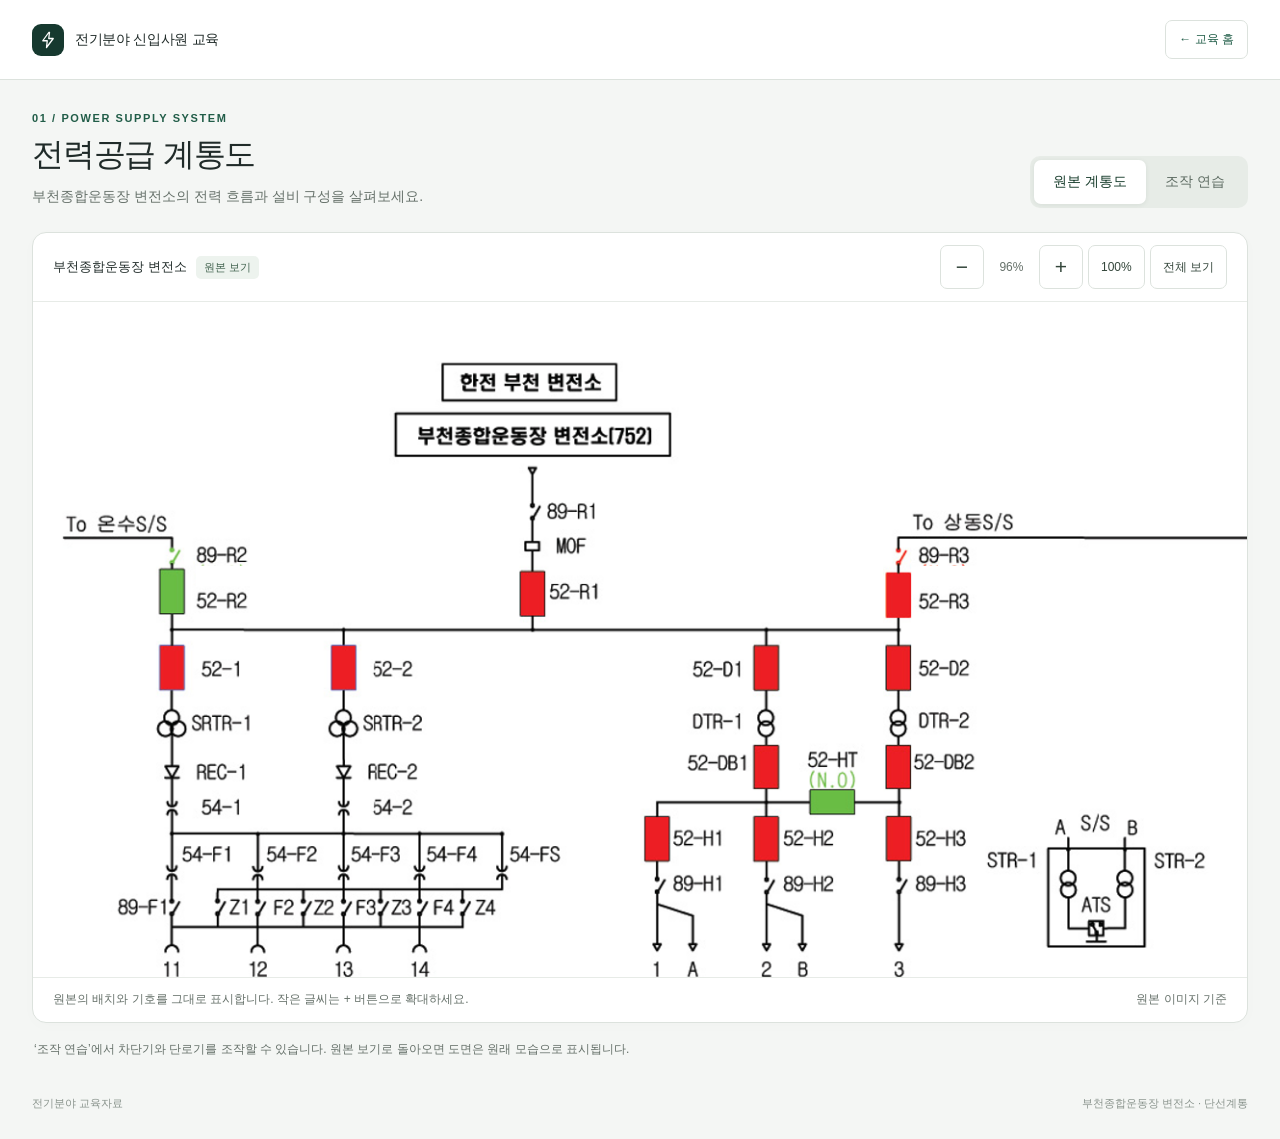
==== commit 629b59b4: "R2·R3 위 N.O 및 N.C 표시 제거" ====
--- a/power.html
+++ b/power.html
@@ -17,7 +17,7 @@
 @media(min-width:1800px){.viewer{max-height:none}}@media(max-width:1000px){.intro{align-items:flex-start;flex-direction:column;gap:18px}.panels{grid-template-columns:1fr 1fr}.panel:last-child{grid-column:1/-1}.header-caption{display:none}}@media(max-width:600px){.header-inner{padding:14px 16px}.brand{font-size:12px}main{padding:24px 12px}.intro{margin-bottom:18px}.eyebrow{font-size:10px}h1{font-size:24px}.subtitle{font-size:13px}.mode-switch{width:100%}.mode-switch button{flex:1;padding:10px}.drawing-card{border-radius:10px}.drawing-toolbar{padding:10px;gap:8px}.drawing-label{font-size:12px}.zoom-tools{width:100%;justify-content:flex-end}.drawing-footer{padding:12px;flex-direction:column;gap:7px}.practice-heading{align-items:flex-start;flex-direction:column;gap:10px}.practice-actions{justify-content:space-between;width:100%}.panels{grid-template-columns:1fr}.panel:last-child{grid-column:auto}.panel{padding:17px}.viewer{max-height:65vh}footer{padding:0 14px 22px;flex-wrap:wrap}.reference-note{font-size:11px}}
 @media(prefers-reduced-motion:no-preference){button{transition:background .15s,color .15s}}
 </style>
-<link rel="stylesheet" href="./ac-training.css?v=22451dcfa136">
+<link rel="stylesheet" href="./ac-training.css?v=5bbc6f640ba4">
 </head>
 <body>
 <header class="site-header"><div class="header-inner"><div class="brand"><span class="brand-icon" aria-hidden="true"><svg viewBox="0 0 24 24" fill="none"><path d="M13 2 5 13h6l-1 9 9-12h-6l1-8Z" stroke="currentColor" stroke-width="1.7" stroke-linejoin="round"/></svg></span>전기분야 신입사원 교육</div><a class="home-link" href="./index.html">← 교육 홈</a></div></header>
@@ -25,28 +25,35 @@
 <section class="intro" aria-labelledby="page-title"><div><p class="eyebrow">01 / POWER SUPPLY SYSTEM</p><h1 id="page-title">전력공급 계통도</h1><p class="subtitle">부천종합운동장 변전소의 전력 흐름과 설비 구성을 살펴보세요.</p></div><div class="mode-switch" role="group" aria-label="화면 선택"><button id="reference-mode" aria-pressed="true">원본 계통도</button><button id="practice-mode" aria-pressed="false">조작 연습</button></div></section>
 <section class="drawing-card" aria-label="계통도 보기">
 <div class="drawing-toolbar"><div class="drawing-label">부천종합운동장 변전소 <span class="badge" id="mode-badge">원본 보기</span></div><div class="zoom-tools" role="group" aria-label="도면 확대 및 축소"><button class="icon-btn" id="zoom-out" aria-label="축소">−</button><output id="zoom-value" aria-label="확대 비율">100%</output><button class="icon-btn" id="zoom-in" aria-label="확대">+</button><button class="quiet-btn" id="actual-size">100%</button><button class="quiet-btn" id="fit">전체 보기</button></div></div>
-<div class="viewer" id="viewer" tabindex="0" role="region" aria-label="확대 시 좌우와 위아래로 스크롤할 수 있는 계통도"><div class="diagram-wrap" id="diagram-wrap"><svg id="diagram" xmlns="http://www.w3.org/2000/svg" viewBox="0 0 1261 713" role="img" aria-labelledby="diagram-title diagram-desc"><title id="diagram-title">부천종합운동장 변전소 단선계통도</title><desc id="diagram-desc">한전 수전 계통, 온수·상동 연계, 정류기와 직류 급전, 소내 전원 계통. 조작 연습에서는 아래 설비 선택 메뉴로도 각 기기를 조작할 수 있습니다.</desc><image id="reference-image" href="[data-uri]